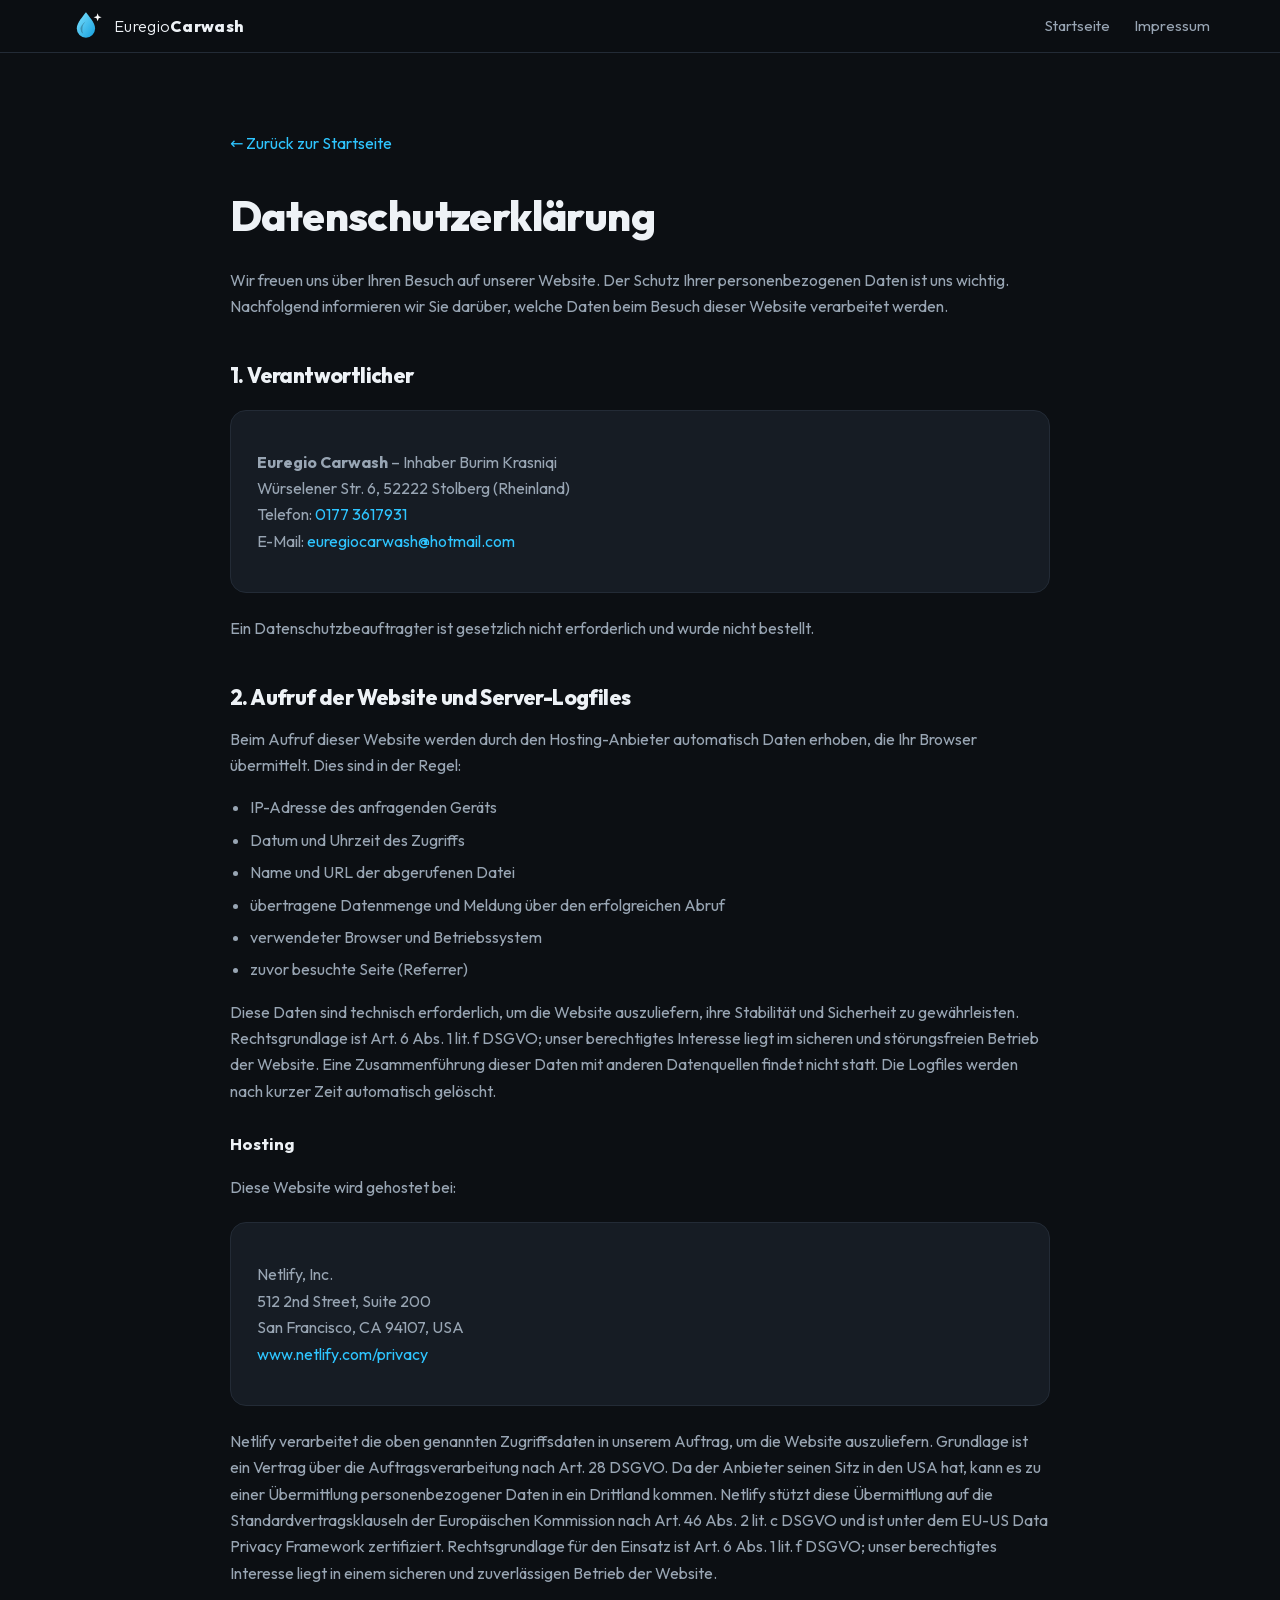
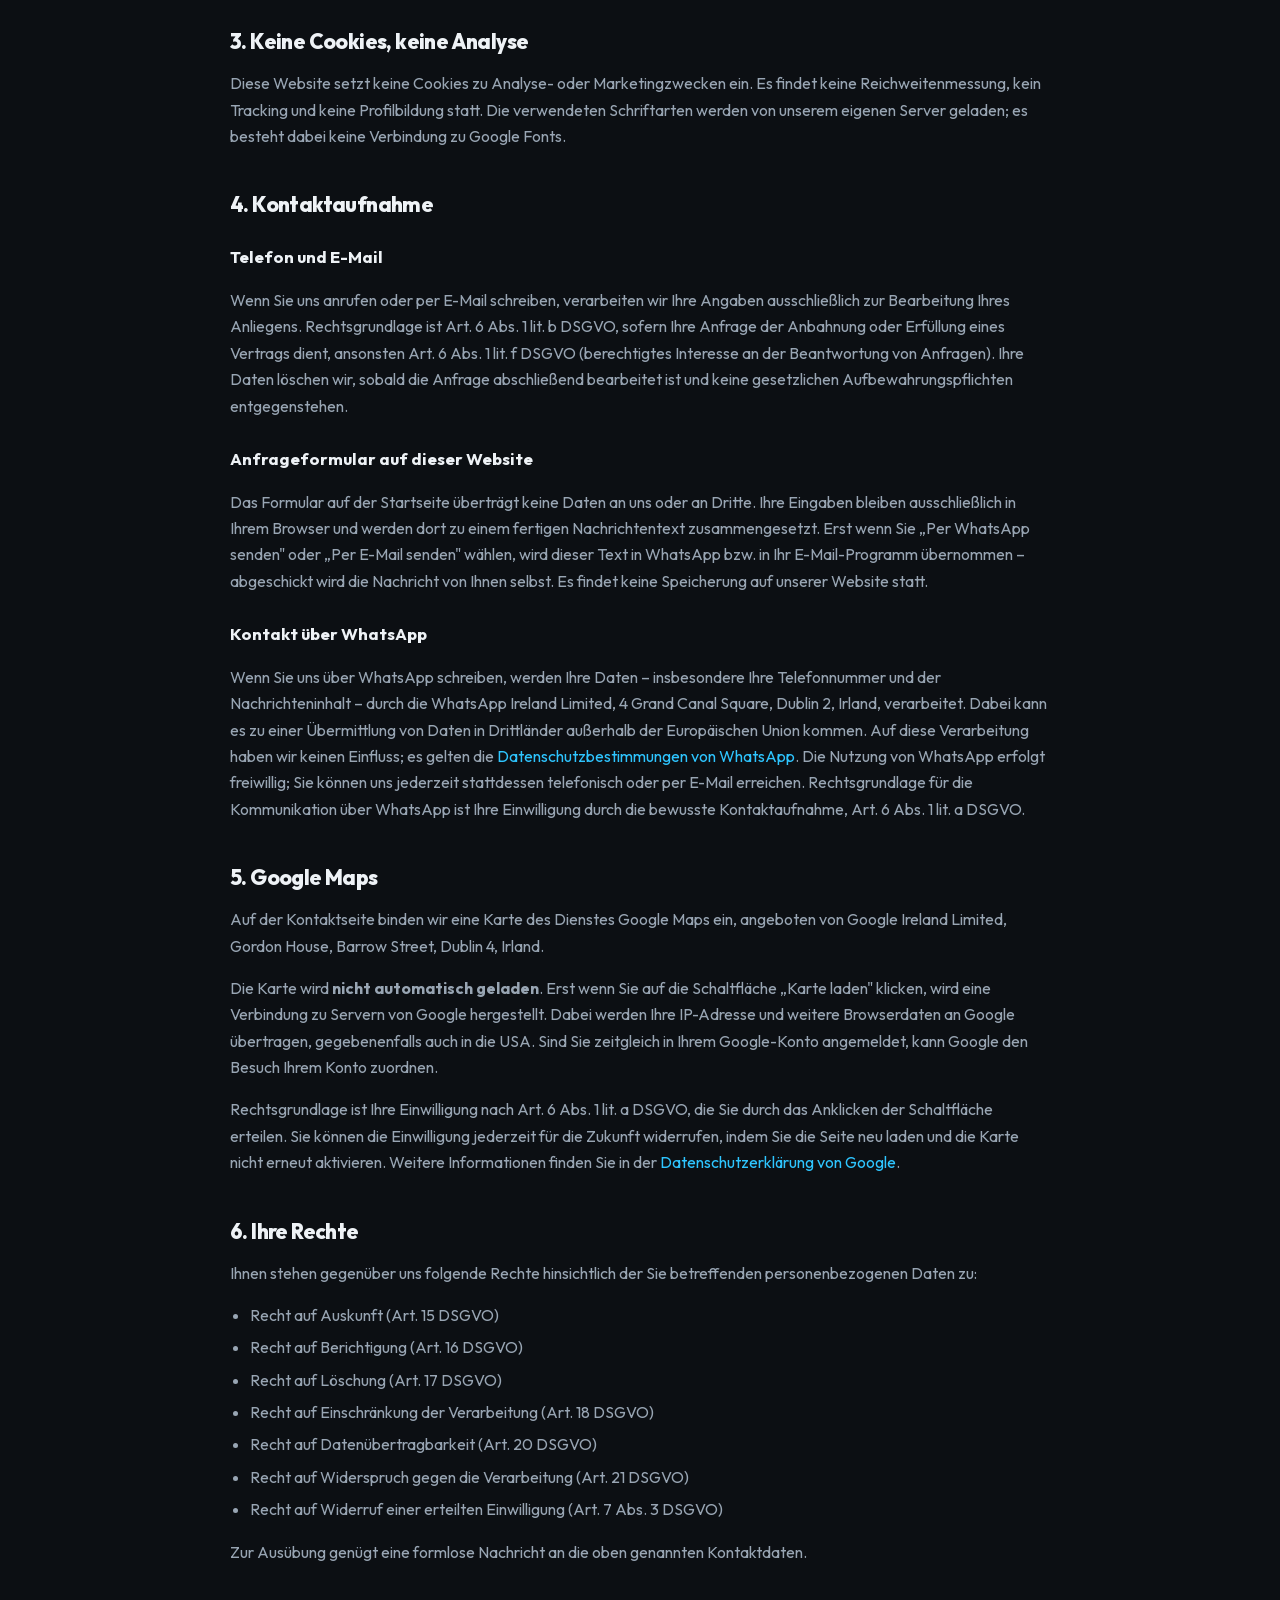
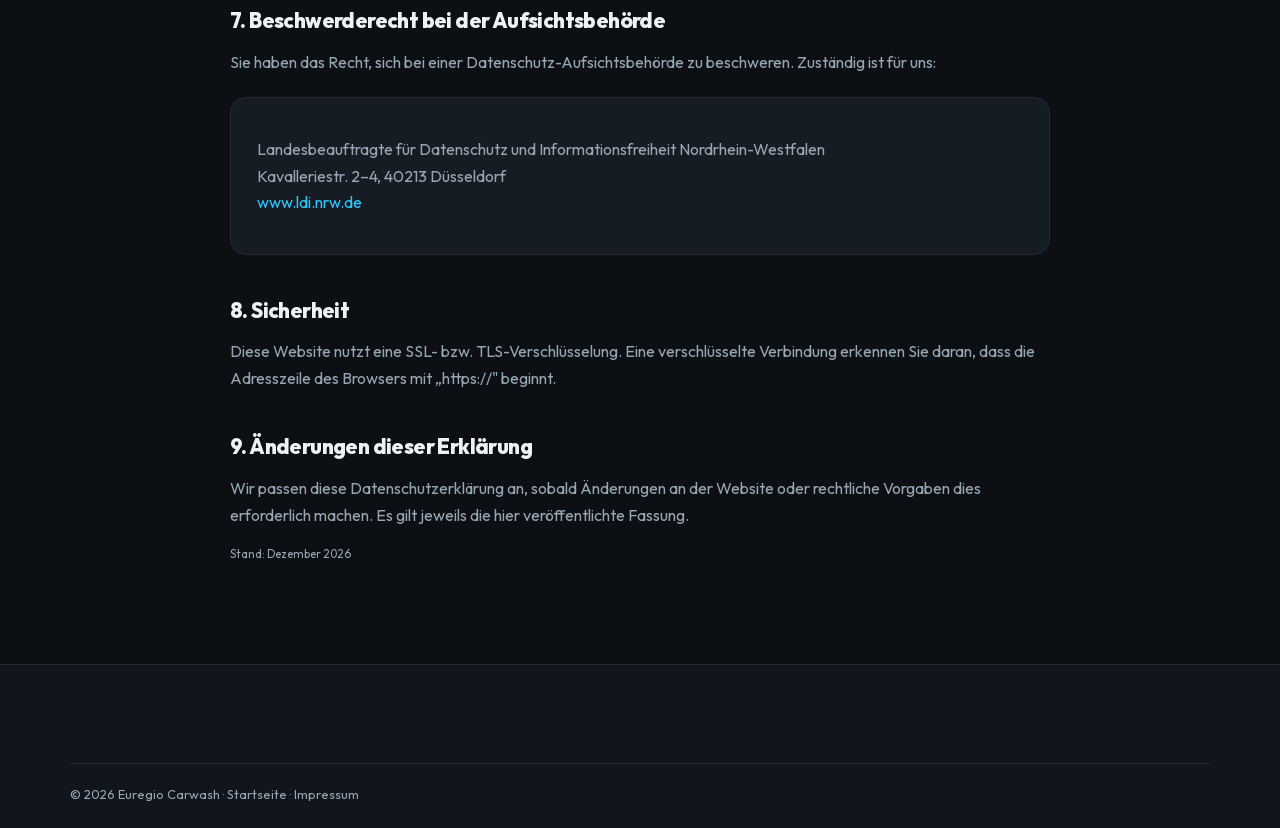
==== datenschutz.html @ 528397e3 "Euregio Carwash Website – Umzug auf GitHub Pages Co-Authored-By: Claude Opus 5 <noreply@anthropic.co" ====
<!DOCTYPE html>
<html lang="de">
<head>
<meta charset="utf-8">
<meta name="viewport" content="width=device-width, initial-scale=1">
<title>Datenschutzerklärung – Euregio Carwash</title>
<meta name="description" content="Datenschutzerklärung der Euregio Carwash, Stolberg (Rheinland).">
<meta name="robots" content="noindex">
<link rel="canonical" href="https://euregiowash.de/datenschutz.html">
<meta property="og:type" content="website">
<meta property="og:url" content="https://euregiowash.de/datenschutz.html">
<meta property="og:site_name" content="Euregio Carwash">
<meta property="og:locale" content="de_DE">
<meta property="og:title" content="Datenschutzerklärung – Euregio Carwash">
<meta property="og:description" content="Datenschutzerklärung der Euregio Carwash, Stolberg (Rheinland).">
<meta property="og:image" content="https://euregiowash.de/logo/social-vorschau.jpg">
<meta property="og:image:width" content="1200">
<meta property="og:image:height" content="630">
<meta property="og:image:alt" content="Euregio Carwash Stolberg – Handwäsche, Innenreinigung, Aufbereitung">
<meta name="twitter:card" content="summary_large_image">
<meta name="twitter:title" content="Datenschutzerklärung – Euregio Carwash">
<meta name="twitter:description" content="Datenschutzerklärung der Euregio Carwash, Stolberg (Rheinland).">
<meta name="twitter:image" content="https://euregiowash.de/logo/social-vorschau.jpg">
<link rel="icon" href="logo/logo-zeichen.svg" type="image/svg+xml">
<link rel="icon" href="logo/favicon-32.png" sizes="32x32" type="image/png">
<link rel="icon" href="logo/favicon-16.png" sizes="16x16" type="image/png">
<link rel="apple-touch-icon" href="logo/apple-touch-icon.png">
<link rel="manifest" href="site.webmanifest">
<link rel="preload" href="fonts/outfit.woff2" as="font" type="font/woff2" crossorigin>
<link rel="stylesheet" href="style.css">
</head>
<body>

<a href="#inhalt" class="sprunglink">Zum Inhalt springen</a>

<header id="nav" class="fest">
  <div class="wrap nav-inner">
    <a href="index.html" class="logo"><img src="logo/logo-marke.svg" alt="" class="logo-mark" width="36" height="36"><span>Euregio<b>Carwash</b></span></a>
    <nav class="links">
      <a href="index.html">Startseite</a>
      <a href="impressum.html">Impressum</a>
    </nav>
  </div>
</header>

<main class="wrap rechtstext" id="inhalt">
  <a href="index.html" class="zurueck">← Zurück zur Startseite</a>
  <h1>Datenschutzerklärung</h1>
  <p>Wir freuen uns über Ihren Besuch auf unserer Website. Der Schutz Ihrer personenbezogenen Daten ist uns
     wichtig. Nachfolgend informieren wir Sie darüber, welche Daten beim Besuch dieser Website verarbeitet
     werden.</p>

  <h2>1. Verantwortlicher</h2>
  <div class="box">
    <p><b>Euregio Carwash</b> – Inhaber Burim Krasniqi<br>
    Würselener Str. 6, 52222 Stolberg (Rheinland)<br>
    Telefon: <a href="tel:+491773617931">0177 3617931</a><br>
    E-Mail: <a href="mailto:euregiocarwash@hotmail.com">euregiocarwash@hotmail.com</a></p>
  </div>
  <p>Ein Datenschutzbeauftragter ist gesetzlich nicht erforderlich und wurde nicht bestellt.</p>

  <h2>2. Aufruf der Website und Server-Logfiles</h2>
  <p>Beim Aufruf dieser Website werden durch den Hosting-Anbieter automatisch Daten erhoben, die Ihr Browser
     übermittelt. Dies sind in der Regel:</p>
  <ul>
    <li>IP-Adresse des anfragenden Geräts</li>
    <li>Datum und Uhrzeit des Zugriffs</li>
    <li>Name und URL der abgerufenen Datei</li>
    <li>übertragene Datenmenge und Meldung über den erfolgreichen Abruf</li>
    <li>verwendeter Browser und Betriebssystem</li>
    <li>zuvor besuchte Seite (Referrer)</li>
  </ul>
  <p>Diese Daten sind technisch erforderlich, um die Website auszuliefern, ihre Stabilität und Sicherheit
     zu gewährleisten. Rechtsgrundlage ist Art. 6 Abs. 1 lit. f DSGVO; unser berechtigtes Interesse liegt
     im sicheren und störungsfreien Betrieb der Website. Eine Zusammenführung dieser Daten mit anderen
     Datenquellen findet nicht statt. Die Logfiles werden nach kurzer Zeit automatisch gelöscht.</p>

  <h3>Hosting</h3>
  <p>Diese Website wird gehostet bei:</p>
  <div class="box">
    <p>Netlify, Inc.<br>512 2nd Street, Suite 200<br>San Francisco, CA 94107, USA<br>
    <a href="https://www.netlify.com/privacy/" target="_blank" rel="noopener">www.netlify.com/privacy</a></p>
  </div>
  <p>Netlify verarbeitet die oben genannten Zugriffsdaten in unserem Auftrag, um die Website auszuliefern.
     Grundlage ist ein Vertrag über die Auftragsverarbeitung nach Art. 28 DSGVO. Da der Anbieter seinen
     Sitz in den USA hat, kann es zu einer Übermittlung personenbezogener Daten in ein Drittland kommen.
     Netlify stützt diese Übermittlung auf die Standardvertragsklauseln der Europäischen Kommission
     nach Art. 46 Abs. 2 lit. c DSGVO und ist unter dem EU-US Data Privacy Framework zertifiziert.
     Rechtsgrundlage für den Einsatz ist Art. 6 Abs. 1 lit. f DSGVO; unser berechtigtes Interesse liegt
     in einem sicheren und zuverlässigen Betrieb der Website.</p>

  <h2>3. Keine Cookies, keine Analyse</h2>
  <p>Diese Website setzt keine Cookies zu Analyse- oder Marketingzwecken ein. Es findet keine
     Reichweitenmessung, kein Tracking und keine Profilbildung statt. Die verwendeten Schriftarten werden
     von unserem eigenen Server geladen; es besteht dabei keine Verbindung zu Google Fonts.</p>

  <h2>4. Kontaktaufnahme</h2>
  <h3>Telefon und E-Mail</h3>
  <p>Wenn Sie uns anrufen oder per E-Mail schreiben, verarbeiten wir Ihre Angaben ausschließlich zur
     Bearbeitung Ihres Anliegens. Rechtsgrundlage ist Art. 6 Abs. 1 lit. b DSGVO, sofern Ihre Anfrage der
     Anbahnung oder Erfüllung eines Vertrags dient, ansonsten Art. 6 Abs. 1 lit. f DSGVO (berechtigtes
     Interesse an der Beantwortung von Anfragen). Ihre Daten löschen wir, sobald die Anfrage abschließend
     bearbeitet ist und keine gesetzlichen Aufbewahrungspflichten entgegenstehen.</p>

  <h3>Anfrageformular auf dieser Website</h3>
  <p>Das Formular auf der Startseite überträgt keine Daten an uns oder an Dritte. Ihre Eingaben bleiben
     ausschließlich in Ihrem Browser und werden dort zu einem fertigen Nachrichtentext zusammengesetzt.
     Erst wenn Sie „Per WhatsApp senden" oder „Per E-Mail senden" wählen, wird dieser Text in WhatsApp bzw.
     in Ihr E-Mail-Programm übernommen – abgeschickt wird die Nachricht von Ihnen selbst. Es findet keine
     Speicherung auf unserer Website statt.</p>

  <h3>Kontakt über WhatsApp</h3>
  <p>Wenn Sie uns über WhatsApp schreiben, werden Ihre Daten – insbesondere Ihre Telefonnummer und der
     Nachrichteninhalt – durch die WhatsApp Ireland Limited, 4 Grand Canal Square, Dublin 2, Irland,
     verarbeitet. Dabei kann es zu einer Übermittlung von Daten in Drittländer außerhalb der Europäischen
     Union kommen. Auf diese Verarbeitung haben wir keinen Einfluss; es gelten die
     <a href="https://www.whatsapp.com/legal/privacy-policy-eea" target="_blank" rel="noopener">Datenschutzbestimmungen von WhatsApp</a>.
     Die Nutzung von WhatsApp erfolgt freiwillig; Sie können uns jederzeit stattdessen telefonisch oder per
     E-Mail erreichen. Rechtsgrundlage für die Kommunikation über WhatsApp ist Ihre Einwilligung durch die
     bewusste Kontaktaufnahme, Art. 6 Abs. 1 lit. a DSGVO.</p>

  <h2>5. Google Maps</h2>
  <p>Auf der Kontaktseite binden wir eine Karte des Dienstes Google Maps ein, angeboten von Google Ireland
     Limited, Gordon House, Barrow Street, Dublin 4, Irland.</p>
  <p>Die Karte wird <b>nicht automatisch geladen</b>. Erst wenn Sie auf die Schaltfläche „Karte laden"
     klicken, wird eine Verbindung zu Servern von Google hergestellt. Dabei werden Ihre IP-Adresse und
     weitere Browserdaten an Google übertragen, gegebenenfalls auch in die USA. Sind Sie zeitgleich in
     Ihrem Google-Konto angemeldet, kann Google den Besuch Ihrem Konto zuordnen.</p>
  <p>Rechtsgrundlage ist Ihre Einwilligung nach Art. 6 Abs. 1 lit. a DSGVO, die Sie durch das Anklicken der
     Schaltfläche erteilen. Sie können die Einwilligung jederzeit für die Zukunft widerrufen, indem Sie die
     Seite neu laden und die Karte nicht erneut aktivieren. Weitere Informationen finden Sie in der
     <a href="https://policies.google.com/privacy" target="_blank" rel="noopener">Datenschutzerklärung von Google</a>.</p>

  <h2>6. Ihre Rechte</h2>
  <p>Ihnen stehen gegenüber uns folgende Rechte hinsichtlich der Sie betreffenden personenbezogenen Daten zu:</p>
  <ul>
    <li>Recht auf Auskunft (Art. 15 DSGVO)</li>
    <li>Recht auf Berichtigung (Art. 16 DSGVO)</li>
    <li>Recht auf Löschung (Art. 17 DSGVO)</li>
    <li>Recht auf Einschränkung der Verarbeitung (Art. 18 DSGVO)</li>
    <li>Recht auf Datenübertragbarkeit (Art. 20 DSGVO)</li>
    <li>Recht auf Widerspruch gegen die Verarbeitung (Art. 21 DSGVO)</li>
    <li>Recht auf Widerruf einer erteilten Einwilligung (Art. 7 Abs. 3 DSGVO)</li>
  </ul>
  <p>Zur Ausübung genügt eine formlose Nachricht an die oben genannten Kontaktdaten.</p>

  <h2>7. Beschwerderecht bei der Aufsichtsbehörde</h2>
  <p>Sie haben das Recht, sich bei einer Datenschutz-Aufsichtsbehörde zu beschweren. Zuständig ist für uns:</p>
  <div class="box">
    <p>Landesbeauftragte für Datenschutz und Informationsfreiheit Nordrhein-Westfalen<br>
    Kavalleriestr. 2–4, 40213 Düsseldorf<br>
    <a href="https://www.ldi.nrw.de" target="_blank" rel="noopener">www.ldi.nrw.de</a></p>
  </div>

  <h2>8. Sicherheit</h2>
  <p>Diese Website nutzt eine SSL- bzw. TLS-Verschlüsselung. Eine verschlüsselte Verbindung erkennen Sie
     daran, dass die Adresszeile des Browsers mit „https://" beginnt.</p>

  <h2>9. Änderungen dieser Erklärung</h2>
  <p>Wir passen diese Datenschutzerklärung an, sobald Änderungen an der Website oder rechtliche Vorgaben
     dies erforderlich machen. Es gilt jeweils die hier veröffentlichte Fassung.</p>
  <p class="klein">Stand: <span id="stand"></span></p>
</main>

<footer>
  <div class="wrap copy">© <span id="jahr">2026</span> Euregio Carwash ·
    <a href="index.html">Startseite</a> · <a href="impressum.html">Impressum</a></div>
</footer>

<script>
  document.getElementById('jahr').textContent = new Date().getFullYear();
  document.getElementById('stand').textContent =
    new Date().toLocaleDateString('de-DE', {month:'long', year:'numeric'});
</script>
</body>
</html>
---- style.css ----
@font-face{
  font-family:'Outfit';src:url('fonts/outfit.woff2') format('woff2');
  font-weight:300 800;font-style:normal;font-display:swap;
}
:root{
  --bg:#0c0f13; --bg2:#11161c; --karte:#161c24; --linie:#232b36;
  --txt:#eef2f6; --mut:#98a5b3; --akz:#2ec5ff; --akz2:#0a84c9; --wa:#25d366; --warn:#ff6b6b;
  --linie-ui:#5b6d83;   /* Rahmen für Bedienelemente, WCAG-konform */
  --rad:16px; --schatten:0 18px 50px rgba(0,0,0,.45);
}
*{box-sizing:border-box}
html{scroll-behavior:smooth;scroll-padding-top:84px}
body{margin:0;background:var(--bg);color:var(--txt);line-height:1.65;-webkit-font-smoothing:antialiased;
  font-family:'Outfit',system-ui,-apple-system,'Segoe UI',Roboto,sans-serif}
img,video{display:block;max-width:100%}
a{color:inherit;text-decoration:none}
button{font:inherit;color:inherit;-webkit-appearance:none;appearance:none;background:none;
  border:0;-webkit-tap-highlight-color:transparent}
:focus-visible{outline:2px solid var(--akz);outline-offset:3px;border-radius:6px}
.wrap{width:min(1140px,92vw);margin:0 auto}
.mitte{text-align:center}
.klein{font-size:.72em;color:var(--mut);font-weight:400}

/* SCROLL-FORTSCHRITT */
.fortschritt{position:fixed;top:0;left:0;height:3px;width:0;z-index:99;
  background:linear-gradient(90deg,var(--akz),#8be9ff)}

/* NAV */
#nav{position:fixed;top:0;left:0;right:0;z-index:60;padding:16px 0;transition:.3s}
#nav.fest{background:rgba(12,15,19,.92);backdrop-filter:blur(14px);border-bottom:1px solid var(--linie);padding:9px 0}
.nav-inner{display:flex;align-items:center;gap:20px}
.logo{display:flex;align-items:center;gap:10px;font-weight:300;letter-spacing:.3px;white-space:nowrap}
.logo b{font-weight:800}
.logo-mark{width:34px;height:34px;flex:none;display:block}
.links{margin-left:auto;display:flex;align-items:center;gap:24px;font-size:15px}
.links a{color:var(--mut);transition:color .2s}
.links a:hover{color:var(--txt)}
.links a.btn{color:#04121b}
.burger{display:none;margin-left:auto;background:none;border:0;padding:8px;cursor:pointer}
.burger span{display:block;width:24px;height:2px;background:var(--txt);margin:5px 0;transition:.3s}
.burger[aria-expanded="true"] span:nth-child(1){transform:translateY(7px) rotate(45deg)}
.burger[aria-expanded="true"] span:nth-child(2){opacity:0}
.burger[aria-expanded="true"] span:nth-child(3){transform:translateY(-7px) rotate(-45deg)}

/* BUTTONS */
.btn{display:inline-flex;align-items:center;justify-content:center;gap:8px;cursor:pointer;border:0;
  padding:13px 26px;border-radius:999px;font-weight:600;line-height:1.2;text-align:center;
  background:linear-gradient(135deg,var(--akz),var(--akz2));color:#04121b;transition:transform .2s,box-shadow .2s,background .2s}
.btn:hover{transform:translateY(-2px);box-shadow:0 12px 30px rgba(46,197,255,.28)}
.btn:active{transform:translateY(0)}
.btn-sm{padding:12px 20px;font-size:14px}
.btn-gross{padding:16px 30px}
.btn-ghost{background:transparent;color:var(--txt);border:1px solid var(--linie-ui)}
.btn-ghost:hover{border-color:var(--akz);box-shadow:none;background:rgba(46,197,255,.06)}
.btn-wa{background:var(--wa);color:#04220f}
.btn-wa:hover{box-shadow:0 12px 30px rgba(37,211,102,.3)}
.breit{width:100%;margin-top:12px}

/* HERO */
.hero{position:relative;padding:150px 0 80px;overflow:hidden;
  background:radial-gradient(70% 60% at 80% 10%,rgba(46,197,255,.13),transparent 65%),var(--bg)}
.raster{position:absolute;inset:0;pointer-events:none;opacity:.5;
  background-image:linear-gradient(var(--linie) 1px,transparent 1px),linear-gradient(90deg,var(--linie) 1px,transparent 1px);
  background-size:64px 64px;
  mask-image:radial-gradient(70% 60% at 50% 0%,#000,transparent 75%);
  -webkit-mask-image:radial-gradient(70% 60% at 50% 0%,#000,transparent 75%)}
.hero-grid{position:relative;display:grid;grid-template-columns:1.15fr .85fr;gap:56px;align-items:center}
.badge{display:inline-flex;align-items:center;gap:8px;border:1px solid var(--linie);background:rgba(255,255,255,.03);
  padding:7px 16px;border-radius:999px;font-size:14px;color:var(--mut)}
.ampel{color:var(--mut);font-size:11px;line-height:1}
.hero h1{font-size:clamp(2.4rem,5.2vw,4.2rem);line-height:1.06;letter-spacing:-1.5px;font-weight:800;margin:22px 0 0}
.hero h1 em{font-style:normal;background:linear-gradient(120deg,var(--akz),#9ae9ff);-webkit-background-clip:text;background-clip:text;color:transparent}
.lead{color:var(--mut);font-size:1.08rem;max-width:52ch;margin:18px 0 30px}
.cta-row{display:flex;gap:12px;flex-wrap:wrap}
.fakten{display:flex;gap:40px;margin:48px 0 0;padding:24px 0 0;border-top:1px solid var(--linie);flex-wrap:wrap}
.fakten div{min-width:90px}
.fakten dt{font-size:1.75rem;font-weight:800;line-height:1.1}
.fakten dd{margin:2px 0 0;color:var(--mut);font-size:14px}

.hero-video-karte{justify-self:center;width:100%;max-width:330px}
.rahmen{position:relative;border-radius:26px;overflow:hidden;border:1px solid var(--linie);
  box-shadow:var(--schatten);background:#000}
.rahmen:before{content:"";position:absolute;inset:0;z-index:2;pointer-events:none;border-radius:26px;
  box-shadow:inset 0 0 0 1px rgba(255,255,255,.06)}
.rahmen video{width:100%;aspect-ratio:9/16;object-fit:cover}
.ton{position:absolute;right:12px;bottom:12px;z-index:3;width:42px;height:42px;border-radius:50%;cursor:pointer;
  background:rgba(0,0,0,.6);backdrop-filter:blur(6px);border:1px solid var(--linie-ui);font-size:16px}
.ton:hover{background:rgba(0,0,0,.85);border-color:var(--akz)}
.live{position:absolute;left:12px;top:12px;z-index:3;font-size:12px;font-weight:600;padding:6px 12px;border-radius:999px;
  background:rgba(0,0,0,.6);backdrop-filter:blur(6px);border:1px solid var(--linie)}
.live:before{content:"●";color:var(--akz);margin-right:6px;font-size:9px;vertical-align:2px}
.karte-bu{color:var(--mut);font-size:14px;text-align:center;margin:14px 0 0}

/* STREIFEN */
.streifen{border-block:1px solid var(--linie);background:var(--bg2);overflow:hidden}
.streifen-inner{display:flex;gap:38px;padding:16px 0;color:var(--mut);font-size:14px;
  overflow-x:auto;scrollbar-width:none;white-space:nowrap}
.streifen-inner::-webkit-scrollbar{display:none}

/* SEKTIONEN */
.sec{padding:100px 0}
.sec-alt{background:var(--bg2)}
.kicker{color:var(--akz);font-weight:600;font-size:14px;letter-spacing:1.5px;text-transform:uppercase;margin:0 0 10px}
h2{font-size:clamp(1.8rem,3.6vw,2.7rem);font-weight:800;letter-spacing:-.6px;margin:0;line-height:1.15}
.sub{color:var(--mut);margin:12px 0 40px;max-width:60ch}
.mitte .sub{margin-inline:auto}
.note{color:var(--mut);margin-top:28px;font-size:15px}

/* LEISTUNGEN */
.grid{display:grid;grid-template-columns:repeat(auto-fit,minmax(280px,1fr));gap:18px}
.karte{position:relative;text-align:left;cursor:pointer;background:var(--karte);border:1px solid var(--linie);
  border-radius:var(--rad);padding:26px;transition:.28s}
.karte:hover{transform:translateY(-5px);border-color:#31404f}
.karte.aktiv{border-color:var(--akz);background:linear-gradient(180deg,rgba(46,197,255,.09),var(--karte))}
.karte-ico{font-size:26px;display:block;margin-bottom:12px}
.kt{display:block;font-weight:700;font-size:1.12rem;margin-bottom:8px}
.kp{display:block;color:var(--mut);font-size:15px}
.haken{position:absolute;top:20px;right:20px;width:26px;height:26px;border-radius:50%;display:grid;place-items:center;
  font-size:13px;font-weight:800;border:1px solid var(--linie);color:transparent;transition:.25s}
.karte.aktiv .haken{background:var(--akz);border-color:var(--akz);color:#04121b}

.auswahl-leiste[hidden]{display:none}
.auswahl-leiste{position:sticky;bottom:16px;z-index:40;margin-top:22px;display:flex;align-items:center;gap:16px;
  justify-content:space-between;flex-wrap:wrap;background:rgba(22,28,36,.94);backdrop-filter:blur(12px);
  border:1px solid var(--akz);border-radius:999px;padding:10px 12px 10px 24px;box-shadow:var(--schatten)}

/* ABLAUF */
.schritte{list-style:none;counter-reset:s;padding:0;margin:0;display:grid;
  grid-template-columns:repeat(auto-fit,minmax(260px,1fr));gap:18px}
.schritte li{position:relative;background:var(--karte);border:1px solid var(--linie);border-radius:var(--rad);padding:28px}
.nr{display:grid;place-items:center;width:40px;height:40px;border-radius:12px;font-weight:800;
  background:linear-gradient(135deg,var(--akz),var(--akz2));color:#04121b;margin-bottom:14px}
.schritte h3{margin:0 0 6px;font-size:1.12rem}
.schritte p{margin:0;color:var(--mut);font-size:15px}

/* VIDEOS */
.vgal{display:grid;grid-template-columns:repeat(auto-fit,minmax(230px,1fr));gap:16px}
.vcard{margin:0;position:relative;border-radius:var(--rad);overflow:hidden;border:1px solid var(--linie);
  background:var(--karte);cursor:pointer;transition:.28s}
.vcard:hover{transform:translateY(-5px);border-color:var(--akz)}
.vcard video{width:100%;aspect-ratio:9/16;object-fit:cover;background:#000}
.vcard figcaption{position:absolute;left:0;right:0;bottom:0;padding:36px 16px 14px;font-weight:600;font-size:15px;
  background:linear-gradient(180deg,transparent,rgba(0,0,0,.88))}
.vcard:after{content:"▶";position:absolute;top:50%;left:50%;transform:translate(-50%,-50%) scale(.85);
  width:52px;height:52px;border-radius:50%;display:grid;place-items:center;font-size:15px;
  background:rgba(0,0,0,.55);backdrop-filter:blur(4px);border:1px solid rgba(255,255,255,.25);opacity:0;transition:.28s}
.vcard:hover:after,.vcard:focus-visible:after{opacity:1;transform:translate(-50%,-50%) scale(1)}
/* Auf Touchgeräten gibt es kein Hover: Symbol zeigen, solange das Video steht */
@media (hover:none){
  .vcard:after{opacity:.92;transform:translate(-50%,-50%) scale(1)}
  .vcard.laeuft:after{opacity:0}
}

.lightbox{position:fixed;inset:0;background:rgba(0,0,0,.94);display:grid;place-items:center;z-index:100;padding:4vw;cursor:zoom-out}
.lightbox video{max-height:88vh;border-radius:14px;cursor:default}
.lightbox .zu{position:absolute;top:18px;right:22px;font-size:30px;background:none;border:0;cursor:pointer;line-height:1}

/* BEWERTUNG */
.sterne{font-size:2.4rem;color:#ffc44d;letter-spacing:5px;margin-bottom:8px}
.sterne .halb{opacity:.45}
.bewertung .btn{margin-top:8px}

/* ANFRAGE */
.anfrage-grid{display:grid;grid-template-columns:.85fr 1.15fr;gap:48px;align-items:start}
.vorteile{list-style:none;padding:0;margin:26px 0 0;display:grid;gap:12px;color:var(--mut)}
.vorteile li{padding-left:30px;position:relative}
.vorteile li:before{content:"✓";position:absolute;left:0;top:0;color:var(--akz);font-weight:800}
.formular{background:var(--karte);border:1px solid var(--linie);border-radius:var(--rad);padding:28px;display:grid;gap:16px}
.feld{display:grid;gap:7px}
.feld-reihe{display:grid;grid-template-columns:1fr 1fr;gap:16px}
label{font-size:14px;font-weight:600}
.opt{color:var(--mut);font-weight:400}
input,select,textarea{width:100%;background:var(--bg);border:1px solid var(--linie-ui);border-radius:11px;
  padding:13px 15px;color:var(--txt);font:inherit;font-size:15px;transition:border-color .2s}
input:focus,select:focus,textarea:focus{outline:none;border-color:var(--akz)}
input::placeholder,textarea::placeholder{color:#5d6b7a}
input.fehler{border-color:var(--warn)}
textarea{resize:vertical}
.vorschau{display:none;background:var(--bg);border:1px dashed var(--linie);border-radius:11px;padding:14px 16px;
  font-size:14px;color:var(--mut);white-space:pre-wrap}
.vorschau.an{display:block}
.hinweis{margin:0;font-size:13px;color:var(--mut);line-height:1.5}
.hinweis a{color:var(--akz)}

/* KONTAKT */
.kontakt-grid{display:grid;grid-template-columns:1fr 1fr;gap:48px;align-items:start}
.kontakt-list{list-style:none;padding:0;margin:26px 0 0;display:grid;gap:16px}
.kontakt-list li{display:grid;gap:2px;border-left:2px solid var(--linie);padding-left:16px;transition:border-color .2s}
.kontakt-list li:hover{border-color:var(--akz)}
.kontakt-list b{font-size:12px;letter-spacing:1.2px;text-transform:uppercase;color:var(--akz)}
.pfeil{color:var(--akz);white-space:nowrap}

.zeiten{width:100%;border-collapse:collapse;margin-top:34px;font-size:15px}
.zeiten caption{text-align:left;font-weight:800;font-size:1.05rem;margin-bottom:12px}
.zeiten td{padding:9px 0;border-bottom:1px solid var(--linie);color:var(--mut)}
.zeiten td:last-child{text-align:right}
.zeiten tr.heute td{color:var(--txt);font-weight:600}
.zeiten tr.heute td:first-child:before{content:"›";color:var(--akz);margin-right:8px;font-weight:800}

.karte-halter{position:relative;border-radius:var(--rad);overflow:hidden;border:1px solid var(--linie);
  height:400px;background:var(--karte)}
.karte-platzhalter{position:absolute;inset:0;display:grid;place-content:center;justify-items:center;gap:8px;
  text-align:center;padding:30px;
  background:linear-gradient(rgba(12,15,19,.86),rgba(12,15,19,.86)),
    repeating-linear-gradient(45deg,var(--karte),var(--karte) 12px,var(--bg2) 12px,var(--bg2) 24px)}
.karte-platzhalter p{margin:0;max-width:38ch;color:var(--mut)}
.karte-platzhalter b{color:var(--txt)}
.karte-platzhalter a{color:var(--akz)}
.karte-halter iframe{width:100%;height:100%;border:0}

/* FOOTER */
footer{background:var(--bg2);border-top:1px solid var(--linie);padding:60px 0 22px;color:var(--mut);font-size:14.5px}
.foot-grid{display:grid;grid-template-columns:1.4fr 1fr 1fr;gap:36px}
footer h4{color:var(--txt);margin:0 0 10px;font-size:15px}
footer a:hover{color:var(--akz)}
footer p{margin:12px 0 0}
.copy{border-top:1px solid var(--linie);margin-top:38px;padding-top:20px;font-size:13px}

/* SCHWEBENDE KNÖPFE */
.fab[hidden]{display:none}
.fab{position:fixed;z-index:70;width:54px;height:54px;border-radius:50%;display:grid;place-items:center;
  cursor:pointer;border:0;transition:.25s}
.wa-fab{right:20px;bottom:20px;background:var(--wa);color:#04220f;box-shadow:0 10px 28px rgba(37,211,102,.35)}
.hoch{right:20px;bottom:86px;background:var(--karte);border:1px solid var(--linie-ui);color:var(--txt);font-size:18px}
.fab:hover{transform:scale(1.08)}

/* RECHTSTEXTE */
.rechtstext{padding:130px 0 90px;max-width:820px}
.rechtstext h1{font-size:clamp(1.9rem,4vw,2.6rem);font-weight:800;letter-spacing:-.6px;margin:0 0 8px}
.rechtstext h2{font-size:1.3rem;margin:44px 0 10px}
.rechtstext h3{font-size:1.05rem;margin:26px 0 6px}
.rechtstext p,.rechtstext li{color:var(--mut)}
.rechtstext ul{padding-left:20px;display:grid;gap:6px}
.rechtstext a{color:var(--akz)}
.rechtstext .box{background:var(--karte);border:1px solid var(--linie);border-radius:var(--rad);padding:22px 26px;margin:22px 0}
.zurueck{display:inline-block;margin-bottom:26px;color:var(--mut)}
.zurueck:hover{color:var(--akz)}

/* REVEAL */
.reveal{opacity:0;transform:translateY(22px);transition:opacity .7s cubic-bezier(.2,.7,.3,1),transform .7s cubic-bezier(.2,.7,.3,1)}
.reveal.da{opacity:1;transform:none}

@media(max-width:960px){
  .hero-grid,.anfrage-grid,.kontakt-grid{grid-template-columns:1fr}
  .hero{padding-top:120px}
  .hero-video-karte{max-width:290px}
  .foot-grid{grid-template-columns:1fr 1fr}
}
@media(max-width:760px){
  .burger{display:block}
  .links{position:fixed;top:60px;left:0;right:0;flex-direction:column;align-items:stretch;gap:6px;
    background:var(--bg2);border-bottom:1px solid var(--linie);padding:16px 6vw 22px;
    transform:translateY(-140%);transition:transform .32s;box-shadow:var(--schatten)}
  .links.offen{transform:translateY(0)}
  .links a{padding:14px 0;border-bottom:1px solid var(--linie)}
  .links a.btn{margin-top:10px;border-bottom:0;justify-content:center}
  .sec{padding:70px 0}
  .fakten{gap:26px}
  .feld-reihe,.foot-grid{grid-template-columns:1fr}
  .formular{padding:22px}
}
@media(prefers-reduced-motion:reduce){
  *{animation:none!important;transition:none!important}
  html{scroll-behavior:auto}
  .reveal{opacity:1;transform:none}
}

/* 404-SEITE */
.fehlerseite{padding:170px 0 110px;text-align:center;max-width:640px}
.fehlernummer{font-size:clamp(5rem,16vw,9rem);font-weight:800;line-height:.9;margin:0;letter-spacing:-4px;
  background:linear-gradient(140deg,var(--akz),rgba(46,197,255,.15));-webkit-background-clip:text;background-clip:text;color:transparent}
.fehlerseite h1{font-size:clamp(1.6rem,4vw,2.3rem);margin:14px 0 0;letter-spacing:-.5px}
.fehlerseite .sub{margin-inline:auto}
.mitte-btns{justify-content:center}
.fehler-links{list-style:none;padding:0;margin:44px 0 0;display:flex;gap:10px;flex-wrap:wrap;justify-content:center}
.fehler-links a{display:inline-block;padding:12px 20px;border:1px solid var(--linie-ui);border-radius:999px;
  font-size:14px;color:var(--mut);transition:.2s}
.fehler-links a:hover{border-color:var(--akz);color:var(--txt)}

/* SPRUNGLINK (Barrierefreiheit) */
.sprunglink{position:absolute;left:-9999px;top:0;z-index:200;background:var(--akz);color:#04121b;
  padding:14px 24px;border-radius:0 0 12px 0;font-weight:700}
.sprunglink:focus{left:0}
.formfehler{margin:0;padding:12px 16px;border-radius:11px;font-size:14px;font-weight:600;
  background:rgba(255,107,107,.12);border:1px solid var(--warn);color:#ffb3b3}
.formfehler[hidden]{display:none}
.breit-voll{width:100%}

/* GROSSE FAHRZEUGE */
.flotte-halter{position:relative;padding-bottom:6px}
.flotte{display:flex;align-items:flex-end;gap:34px;overflow-x:auto;padding:10px 2px 18px;
  scrollbar-width:thin;scrollbar-color:var(--linie) transparent}
.flotte::-webkit-scrollbar{height:6px}
.flotte::-webkit-scrollbar-thumb{background:var(--linie);border-radius:3px}
.flotte-linie{position:absolute;left:0;right:0;bottom:18px;height:1px;background:var(--linie);z-index:-1}
.fz{flex:none;background:none!important;border:0;padding:0 0 4px;cursor:pointer;display:flex;flex-direction:column;
  align-items:center;gap:0;text-align:center}
.fz svg{display:block;overflow:visible;margin:0 auto}
.fz-form{fill:#6c7d8f;transition:fill .25s,transform .25s}
.fz:hover .fz-form{fill:var(--txt)}
.fz.gewaehlt .fz-form{fill:var(--akz)}
.fz-name{margin-top:14px;font-size:14.5px;font-weight:600;white-space:nowrap;color:var(--txt);transition:color .25s}
.fz:hover .fz-name,.fz.gewaehlt .fz-name{color:var(--akz)}
.fz-mass{margin-top:2px;font-size:13px;font-weight:600;color:var(--mut);letter-spacing:.3px;white-space:nowrap}
.fz.gewaehlt .fz-mass{color:var(--akz)}

.flotte-hinweis{margin:6px 0 0;font-size:14px;color:var(--akz);font-weight:600}
.flotte-hinweis[hidden]{display:none}

.flotte-punkte{display:grid;grid-template-columns:repeat(auto-fit,minmax(250px,1fr));gap:18px;margin-top:44px}
.flotte-punkte div{background:var(--karte);border:1px solid var(--linie);border-radius:var(--rad);padding:22px 24px}
.flotte-punkte b{display:block;margin-bottom:6px;font-size:1.02rem}
.flotte-punkte span{color:var(--mut);font-size:15px}

/* Hinweis, dass die Fahrzeugreihe seitlich scrollt (nur auf schmalen Bildschirmen) */
.flotte-wisch{display:none}
@media(max-width:760px){
  .flotte-halter{position:relative}
  .flotte-halter:after{content:"";position:absolute;top:0;right:-2px;bottom:26px;width:56px;pointer-events:none;
    background:linear-gradient(90deg,transparent,var(--bg))}
  .flotte-wisch{display:block;margin-top:14px;font-size:13px;color:var(--akz);font-weight:600}
}
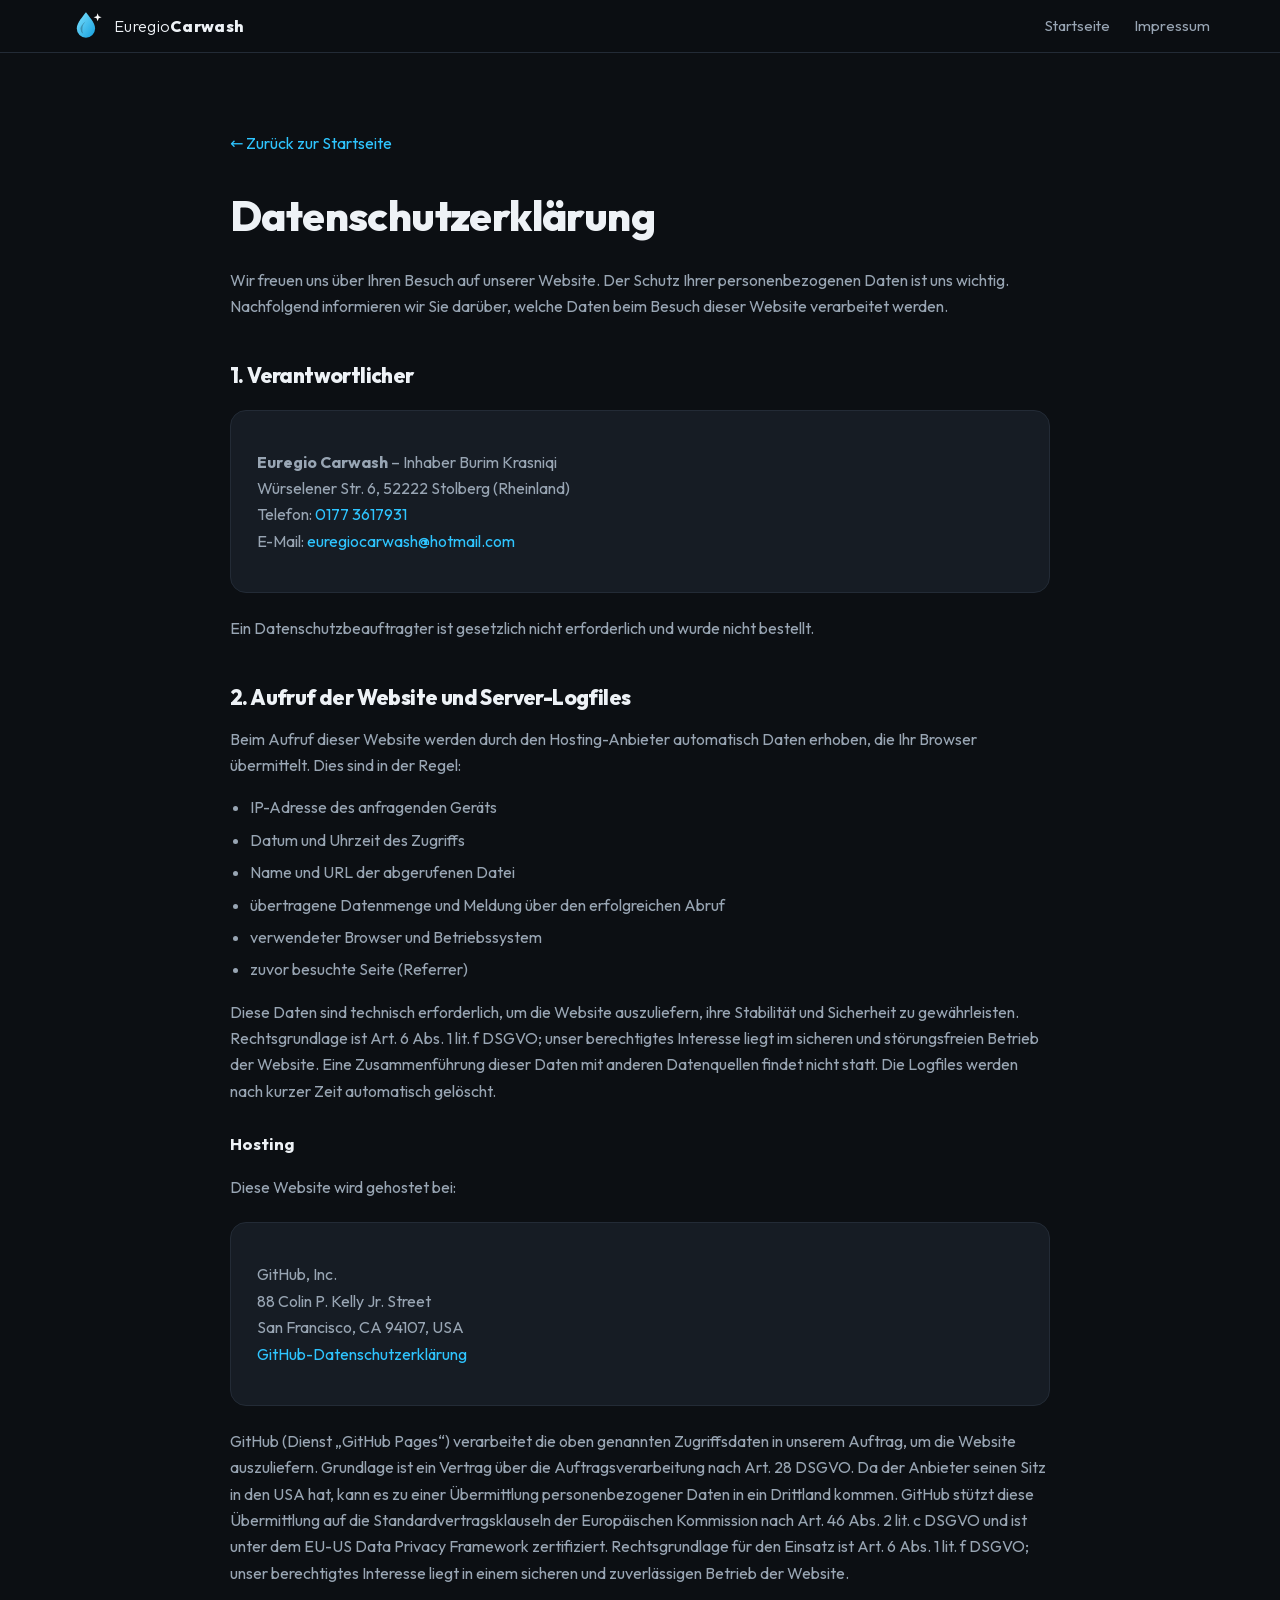
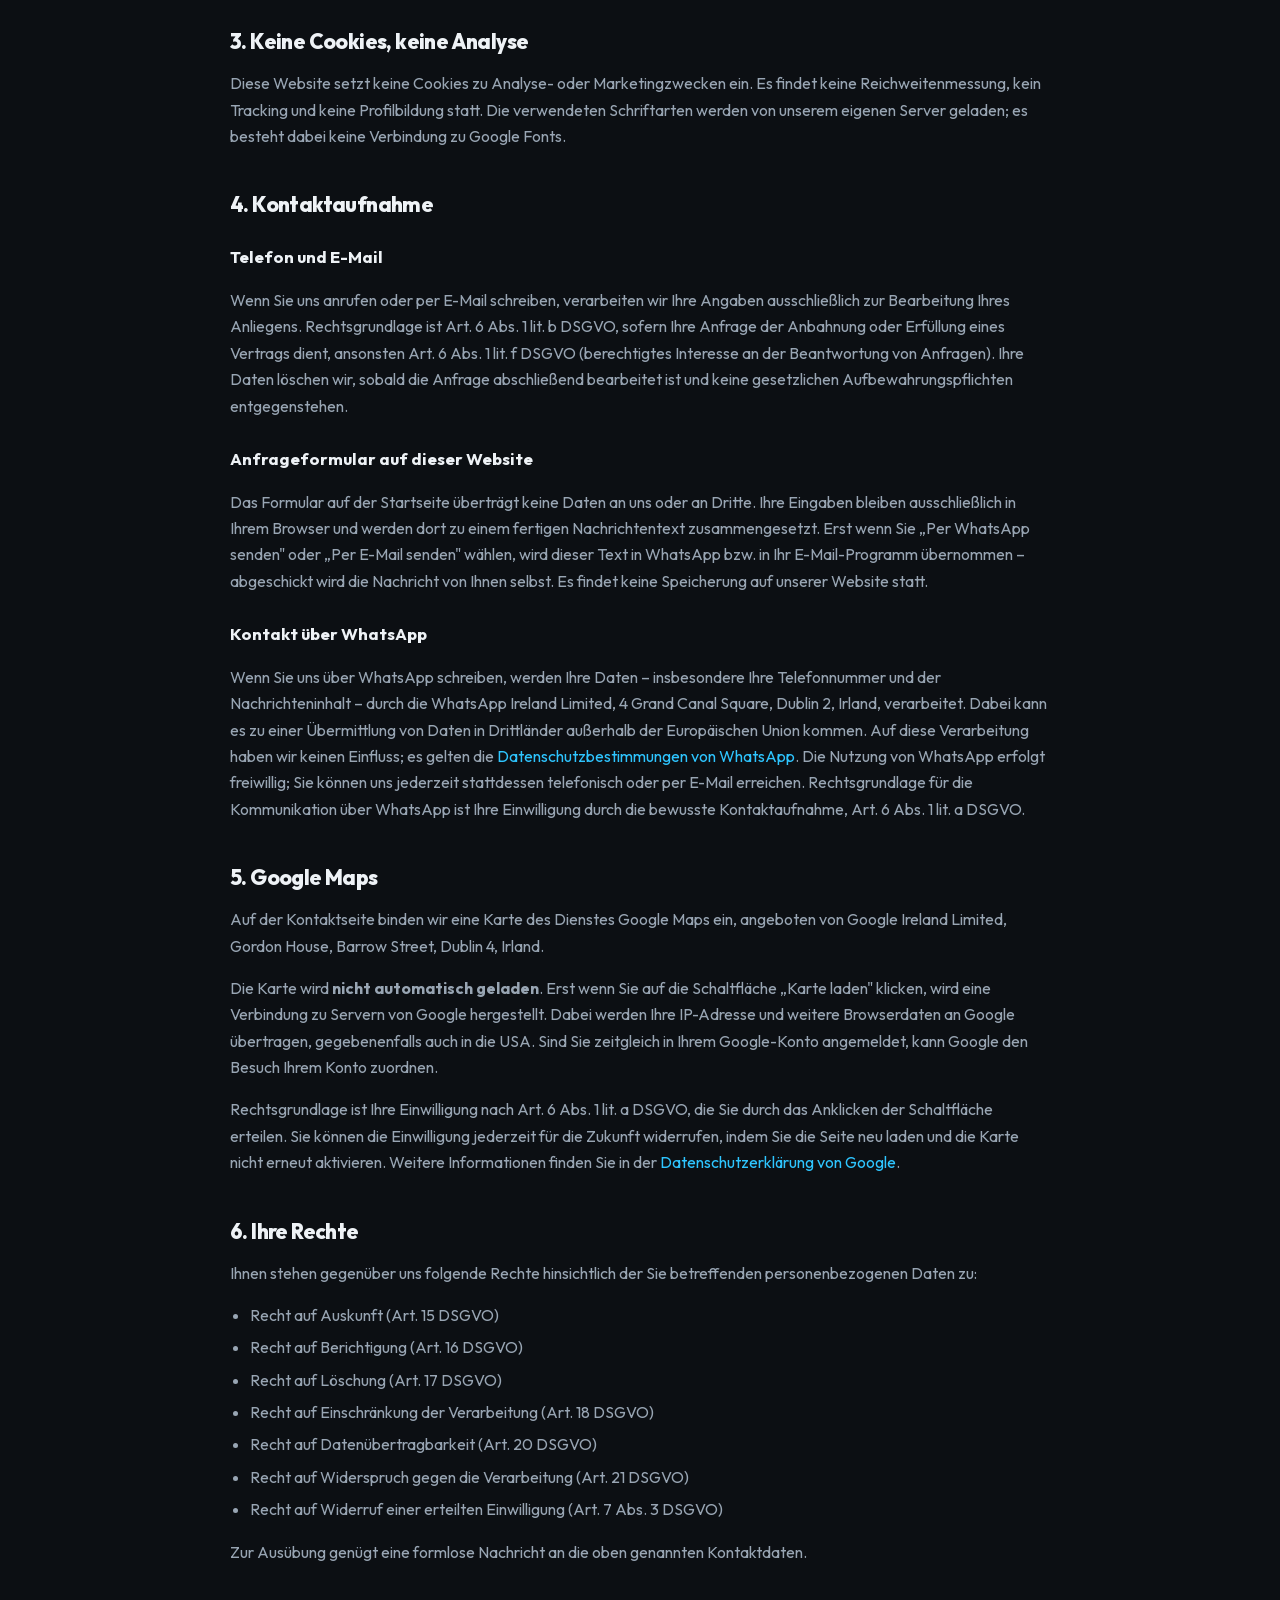
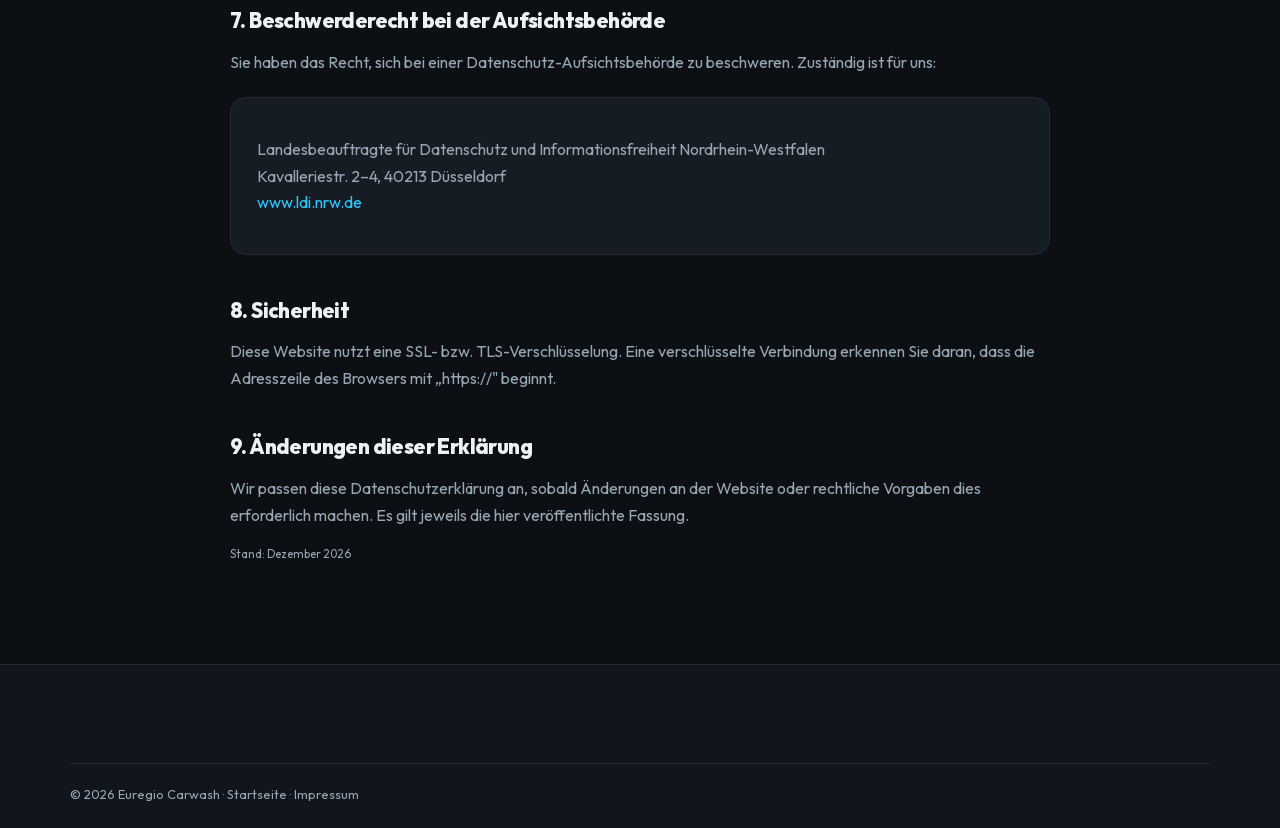
==== commit 40aa4e3b: "Hosting auf GitHub Pages umgestellt: Datenschutz angepasst, Netlify-Reste entfernt Co-Authored-By: C" ====
--- a/datenschutz.html
+++ b/datenschutz.html
@@ -78,13 +78,13 @@
   <h3>Hosting</h3>
   <p>Diese Website wird gehostet bei:</p>
   <div class="box">
-    <p>Netlify, Inc.<br>512 2nd Street, Suite 200<br>San Francisco, CA 94107, USA<br>
-    <a href="https://www.netlify.com/privacy/" target="_blank" rel="noopener">www.netlify.com/privacy</a></p>
+    <p>GitHub, Inc.<br>88 Colin P. Kelly Jr. Street<br>San Francisco, CA 94107, USA<br>
+    <a href="https://docs.github.com/de/site-policy/privacy-policies/github-general-privacy-statement" target="_blank" rel="noopener">GitHub-Datenschutzerklärung</a></p>
   </div>
-  <p>Netlify verarbeitet die oben genannten Zugriffsdaten in unserem Auftrag, um die Website auszuliefern.
+  <p>GitHub (Dienst „GitHub Pages“) verarbeitet die oben genannten Zugriffsdaten in unserem Auftrag, um die Website auszuliefern.
      Grundlage ist ein Vertrag über die Auftragsverarbeitung nach Art. 28 DSGVO. Da der Anbieter seinen
      Sitz in den USA hat, kann es zu einer Übermittlung personenbezogener Daten in ein Drittland kommen.
-     Netlify stützt diese Übermittlung auf die Standardvertragsklauseln der Europäischen Kommission
+     GitHub stützt diese Übermittlung auf die Standardvertragsklauseln der Europäischen Kommission
      nach Art. 46 Abs. 2 lit. c DSGVO und ist unter dem EU-US Data Privacy Framework zertifiziert.
      Rechtsgrundlage für den Einsatz ist Art. 6 Abs. 1 lit. f DSGVO; unser berechtigtes Interesse liegt
      in einem sicheren und zuverlässigen Betrieb der Website.</p>
